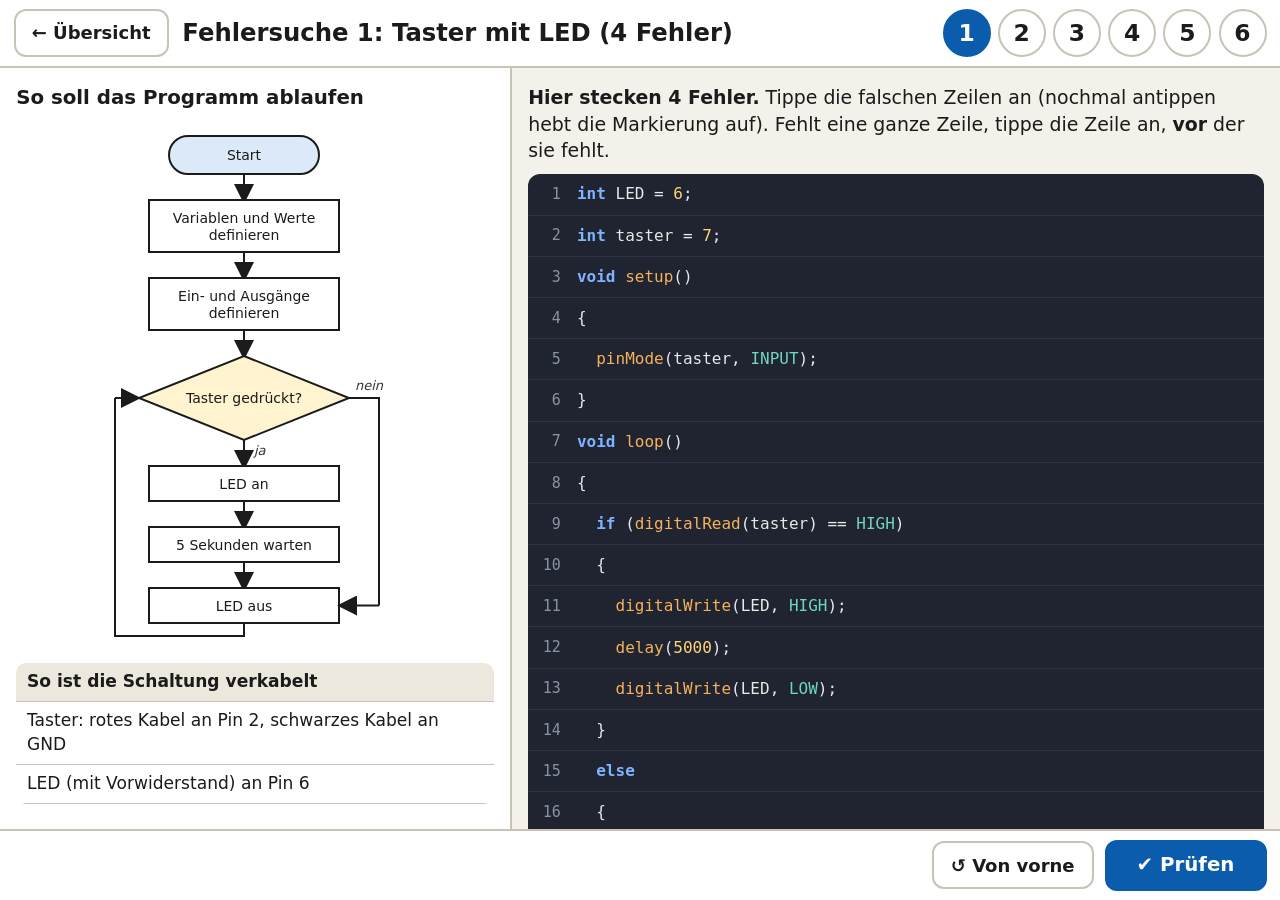
==== fehlersuche.html @ 69544db1 "Einbau vierbeiniger Taster" ====
<!DOCTYPE html>
<html lang="de">
<head>
  <meta charset="utf-8">
  <meta name="viewport" content="width=device-width, initial-scale=1, viewport-fit=cover">
  <!-- Vom Home-Bildschirm gestartet: ohne Safari-Leisten (wie eine App) -->
  <meta name="apple-mobile-web-app-capable" content="yes">
  <meta name="mobile-web-app-capable" content="yes">
  <meta name="apple-mobile-web-app-title" content="Seifenblasen">
  <title>Fehlersuche – Seifenblasenmaschine</title>
  <link rel="stylesheet" href="css/stil.css?v=2026-11-06h">
</head>
<body class="seite-code seite-fehlersuche">

  <header class="kopf">
    <a class="knopf" href="index.html">← Übersicht</a>
    <h1 id="titel">Fehlersuche</h1>
    <nav class="aufgabenwahl" id="aufgabenwahl" aria-label="Aufgabe wählen"></nav>
  </header>

  <main class="fs-spiel">
    <!-- Links: was das Programm tun soll -->
    <section class="fs-links" aria-label="Programmablaufplan und Verkabelung">
      <h2>So soll das Programm ablaufen</h2>
      <div id="pap" class="pap-behaelter"></div>
      <table class="verkabelung" id="verkabelung"></table>
    </section>

    <!-- Rechts: der Code mit Fehlern -->
    <section class="code-bereich fs-rechts" aria-label="Programmcode">
      <p class="auftrag"><strong id="anzahl"></strong> Tippe die falschen Zeilen an (nochmal antippen hebt die Markierung auf). Fehlt eine ganze Zeile, tippe die Zeile an, <strong>vor</strong> der sie fehlt.</p>
      <ol class="codeliste" id="codeliste"></ol>
    </section>
  </main>

  <!-- Unten: Knöpfe und kurze Rückmeldung -->
  <footer class="fussleiste">
    <div id="zusammenfassung" class="zusammenfassung" aria-live="polite"></div>
    <button type="button" class="knopf" id="neustart">↺ Von vorne</button>
    <button type="button" class="knopf haupt" id="pruefen">✔ Prüfen</button>
  </footer>

  <script>window.DATEN = {};</script>
  <script src="js/gemeinsam.js?v=2026-11-06h"></script>
  <script src="data/aufgaben.js?v=2026-11-06h"></script>
  <script src="data/code.js?v=2026-11-06h"></script>
  <script src="data/dokumente.js?v=2026-11-06h"></script>
  <script src="data/fehlersuche.js?v=2026-11-06h"></script>
  <script src="data/vergleich.js?v=2026-11-06h"></script>
  <script src="js/codeanzeige.js?v=2026-11-06h"></script>
  <script src="js/pap.js?v=2026-11-06h"></script>
  <script src="js/fehlersuche.js?v=2026-11-06h"></script>
</body>
</html>
---- css/stil.css ----
/* =====================================================================
   css/stil.css – Aussehen aller Seiten
   Farben stehen oben als Variablen, damit man sie leicht ändern kann.
   ===================================================================== */
:root {
  --hintergrund: #f4f1ea;
  --flaeche: #ffffff;
  --text: #1b1b1b;
  --text-leise: #555;
  --rand: #c9c3b6;
  --akzent: #0b5cad;        /* Hauptknöpfe */
  --akzent-text: #ffffff;
  --richtig: #1d6b2f;       /* immer zusammen mit ✔ */
  --richtig-hell: #e2f3e5;
  --fehler: #a61b1b;        /* immer zusammen mit ✖ */
  --fehler-hell: #fbe4e4;
  --fehlt: #7a4a00;         /* immer zusammen mit ＋ */
  --fehlt-hell: #fff1d6;
  --info: #0b4f8a;          /* immer zusammen mit ℹ */
  --info-hell: #e1eefa;
  --brett: #e9efe6;
  --stern: #e0a100;
  --tippflaeche: 48px;
}

* { box-sizing: border-box; }

html, body {
  margin: 0;
  background: var(--hintergrund);
  color: var(--text);
  font-family: -apple-system, "Segoe UI", system-ui, Roboto, Helvetica, Arial, sans-serif;
  font-size: 18px;
  line-height: 1.4;
  -webkit-text-size-adjust: 100%;
}

h1 { font-size: 1.35rem; margin: 0; }
h2 { font-size: 1.2rem; margin: 0 0 .5rem; }
.klein { font-size: .9rem; color: var(--text-leise); }
[hidden] { display: none !important; }

/* ---------- Knöpfe ---------- */
.knopf {
  display: inline-flex; align-items: center; justify-content: center; gap: .4em;
  min-height: var(--tippflaeche); min-width: var(--tippflaeche);
  padding: .5em .9em;
  border: 2px solid var(--rand); border-radius: 12px;
  background: var(--flaeche); color: var(--text);
  font: inherit; font-weight: 600; text-decoration: none;
  cursor: pointer;
  touch-action: manipulation;
  -webkit-tap-highlight-color: transparent;
  user-select: none; -webkit-user-select: none;
}
.knopf:active { transform: translateY(1px); filter: brightness(.95); }
.knopf:focus-visible, .farbe:focus-visible, .meldung:focus-visible { outline: 3px solid var(--akzent); outline-offset: 2px; }
.knopf.haupt { background: var(--akzent); border-color: var(--akzent); color: var(--akzent-text); }
.knopf.gross { width: 100%; font-size: 1.15rem; min-height: 56px; }
.knopf.rund { border-radius: 50%; padding: 0; width: var(--tippflaeche); font-size: 1.3rem; position: relative; }
.knopf.aktiv { background: var(--akzent); border-color: var(--akzent); color: var(--akzent-text); }
.knopfreihe { display: flex; gap: .5rem; flex-wrap: wrap; }
.knopfreihe .knopf { flex: 1 1 auto; }
.stern-klein { position: absolute; top: -8px; right: -6px; color: var(--stern); font-size: 1rem; text-shadow: 0 0 2px #fff, 0 0 2px #fff; }

/* ---------- Kopfzeile ---------- */
.kopf {
  display: flex; align-items: center; gap: .75rem; flex-wrap: wrap;
  padding: .5rem max(.75rem, env(safe-area-inset-right)) .5rem max(.75rem, env(safe-area-inset-left));
  background: var(--flaeche); border-bottom: 2px solid var(--rand);
}
.kopf h1 { flex: 1 1 12rem; }
.aufgabenwahl { display: flex; gap: .4rem; }

/* ---------- Spielseite (Level 1) ---------- */
.seite-spiel { height: 100vh; height: 100dvh; display: flex; flex-direction: column; overflow: hidden; }
.spiel { flex: 1; min-height: 0; display: grid; grid-template-columns: 1fr minmax(300px, 380px); }

.brett-bereich { position: relative; min-height: 0; min-width: 0; background: var(--brett); }
.brett {
  display: block; width: 100%; height: 100%;
  touch-action: none; user-select: none; -webkit-user-select: none; -webkit-touch-callout: none;
}
.pin-anzeige {
  position: absolute; top: .5rem; left: .5rem; right: .5rem; z-index: 2;
  background: rgba(255, 255, 255, .95); border: 2px solid var(--rand); border-radius: 12px;
  padding: .4rem .8rem; min-height: var(--tippflaeche);
  pointer-events: none;
}
.pin-anzeige.gross strong { font-size: 1.4rem; }
.pin-anzeige small { display: block; font-size: .95rem; color: var(--text-leise); }
.zoom-knoepfe { position: absolute; right: .6rem; bottom: .6rem; display: flex; flex-direction: column; gap: .5rem; z-index: 2; }

.seitenleiste {
  overflow-y: auto; -webkit-overflow-scrolling: touch;
  padding: .9rem; display: flex; flex-direction: column; gap: .9rem;
  background: var(--flaeche); border-left: 2px solid var(--rand);
}
.auftrag { margin: 0; font-size: 1.05rem; }
.schalter { display: flex; align-items: center; gap: .6rem; min-height: var(--tippflaeche); font-weight: 600; }
.schalter input { width: 28px; height: 28px; }

/* Hochformat: Brett oben, Bedienung unten */
@media (orientation: portrait) {
  .spiel { grid-template-columns: 1fr; grid-template-rows: minmax(0, 58%) minmax(0, 42%); }
  .seitenleiste { border-left: none; border-top: 2px solid var(--rand); }
}

/* ---------- Farbwahl ---------- */
.farbwahl { display: flex; flex-wrap: wrap; gap: .35rem; }
.farbe {
  min-width: var(--tippflaeche); height: var(--tippflaeche);
  border: 2px solid var(--rand); border-radius: 10px; background: var(--flaeche);
  display: inline-flex; align-items: center; justify-content: center; padding: 0 .3rem;
  font: inherit; font-size: .9rem; font-weight: 600; touch-action: manipulation; cursor: pointer;
}
.farbe.aktiv { border: 4px solid var(--akzent); }
.farbe-punkt { width: 26px; height: 26px; border-radius: 50%; border: 2px solid #555; display: block; }

/* ---------- Schaltbrett-Grafik ---------- */
.pin-ring { fill: none; stroke: #ffd400; stroke-width: 2; opacity: .75; pointer-events: none; }
.kabel-rand { fill: none; stroke: rgba(0, 0, 0, .55); stroke-width: 8; stroke-linecap: round; stroke-linejoin: round; pointer-events: none; }
.kabel-farbe { fill: none; stroke-width: 5; stroke-linecap: round; stroke-linejoin: round; pointer-events: none; }
.kabel-stecker { stroke: rgba(0, 0, 0, .6); stroke-width: 2; pointer-events: none; }
.kabel-treffer { fill: none; stroke: transparent; stroke-width: 20; stroke-linecap: round; pointer-events: stroke; }
.kabel.gesperrt .kabel-farbe { opacity: 1; }
.kabel.gesperrt .kabel-rand { stroke: rgba(0, 0, 0, .28); }
.kabel.gesperrt .kabel-stecker { stroke: rgba(0, 0, 0, .3); }
.kabel-falsch-muster { fill: none; stroke: #fff; stroke-width: 2.5; stroke-dasharray: 8 8; pointer-events: none; }
.marke { pointer-events: none; }
.marke circle { stroke: #fff; stroke-width: 3; }
.marke text { font: bold 18px sans-serif; fill: #fff; }
.marke-falsch circle { fill: var(--fehler); }
.marke-fehlt circle { fill: var(--fehlt); }
.pin-fehlt-ring { fill: none; stroke: var(--fehlt); stroke-width: 4; stroke-dasharray: 5 4; pointer-events: none; }
.pin-auswahl { fill: rgba(11, 92, 173, .25); stroke: var(--akzent); stroke-width: 4; pointer-events: none; animation: pulsieren 1s ease-in-out infinite alternate; }
.blinken { fill: none; stroke: #ff00aa; stroke-width: 6; pointer-events: none; animation: blinken .4s ease-in-out 4 alternate; }
@keyframes pulsieren { from { stroke-width: 3; } to { stroke-width: 7; } }
@keyframes blinken { from { opacity: 1; } to { opacity: .1; } }
@media (prefers-reduced-motion: reduce) { .pin-auswahl, .blinken { animation: none; } }

/* ---------- Rückmeldungen ---------- */
.rueckmeldung-titel { font-size: 1.1rem; }
.meldungen { list-style: none; margin: 0; padding: 0; display: flex; flex-direction: column; gap: .5rem; }
.meldung {
  display: flex; align-items: flex-start; gap: .5rem; width: 100%; text-align: left;
  padding: .6rem .7rem; border-radius: 12px; border: 2px solid; font: inherit; color: var(--text);
  min-height: var(--tippflaeche); touch-action: manipulation; cursor: pointer;
}
.meldung-nr {
  flex: 0 0 auto; width: 30px; height: 30px; border-radius: 50%; color: #fff;
  display: inline-flex; align-items: center; justify-content: center; font-weight: 700;
}
.meldung-symbol { flex: 0 0 auto; font-size: 1.3rem; font-weight: 700; line-height: 1.2; }
.meldung-text { flex: 1; min-width: 0; overflow-wrap: anywhere; }
.meldung-art { font-weight: 700; }
.meldung-dokument { display: block; overflow-wrap: anywhere; margin-top: .3rem; font-size: .92rem; color: var(--text-leise); }
.meldung-fehler { background: var(--fehler-hell); border-color: var(--fehler); }
.meldung-fehler .meldung-nr { background: var(--fehler); }
.meldung-fehler .meldung-symbol, .meldung-fehler .meldung-art { color: var(--fehler); }
.meldung-fehlt { background: var(--fehlt-hell); border-color: var(--fehlt); }
.meldung-fehlt .meldung-nr { background: var(--fehlt); }
.meldung-fehlt .meldung-symbol, .meldung-fehlt .meldung-art { color: var(--fehlt); }
.meldung-info { background: var(--info-hell); border-color: var(--info); }
.meldung-info .meldung-nr { background: var(--info); }
.meldung-info .meldung-symbol, .meldung-info .meldung-art { color: var(--info); }
.meldung-richtig { background: var(--richtig-hell); border-color: var(--richtig); cursor: default; }
.meldung-richtig .meldung-symbol { color: var(--richtig); }
.hinweis-veraltet { margin: 0; padding: .6rem; border-radius: 10px; background: #eee; color: var(--text-leise); }

/* ---------- Dialog / Lupe ---------- */
.dialog-hintergrund {
  position: fixed; inset: 0; z-index: 50; background: rgba(0, 0, 0, .45);
  display: flex; align-items: center; justify-content: center; padding: 1rem;
}
.dialog {
  background: var(--flaeche); border-radius: 16px; padding: 1.1rem; width: min(560px, 100%);
  max-height: 90vh; overflow-y: auto; box-shadow: 0 10px 40px rgba(0, 0, 0, .35);
}
.dialog-inhalt p { margin: .3rem 0 .8rem; }
.dialog-knoepfe { display: flex; flex-wrap: wrap; gap: .5rem; justify-content: flex-end; }
.lupe .dialog-knoepfe { justify-content: stretch; }
.lupe-knopf { flex: 1 1 110px; flex-direction: column; gap: 0; min-height: 76px; }
.lupe-name { font-size: 1.5rem; }
.lupe-bauteil { font-size: .8rem; font-weight: 400; color: var(--text-leise); }
.lupe-knopf.nicht-belegbar { opacity: .55; border-style: dashed; }
.lupe-abbrechen { flex: 1 1 100%; }
.stern-gross { font-size: 4rem; color: var(--stern); text-align: center; margin: 0; line-height: 1; }

/* ---------- Fehlermeldung bei kaputten Datendateien ---------- */
.datenfehler { background: var(--fehler); color: #fff; padding: .7rem 1rem; font-weight: 700; }

/* ---------- Startseite ---------- */
.seite-start main { max-width: 900px; margin: 0 auto; padding: 1rem; }
.bereich { background: var(--flaeche); border: 2px solid var(--rand); border-radius: 16px; padding: 1rem; margin-bottom: 1rem; }
.aufgabenliste { list-style: none; margin: 0; padding: 0; display: grid; gap: .5rem; grid-template-columns: repeat(auto-fill, minmax(240px, 1fr)); }
.aufgabe-link { width: 100%; justify-content: flex-start; text-align: left; min-height: 64px; }
.aufgabe-link .nr { font-size: 1.4rem; width: 2rem; }
.aufgabe-link .stern { margin-left: auto; font-size: 1.4rem; color: var(--stern); }
.aufgabe-link .stern.leer { color: #bbb; }
.sternzahl { font-size: 1.2rem; font-weight: 700; }
.sternzahl span { color: var(--stern); }

/* ---------- Kalibriermodus ---------- */
.seite-kalibrieren .spiel { grid-template-columns: 1fr minmax(300px, 400px); }
.pinliste { list-style: none; margin: 0; padding: 0; display: flex; flex-direction: column; gap: .3rem; }
.pinliste button { width: 100%; justify-content: space-between; min-height: 44px; font-weight: 500; }
.pinliste button.aktuell { border: 4px solid var(--akzent); }
.pinliste button.gesetzt::after { content: "✔"; color: var(--richtig); }
.kalib-punkt { fill: rgba(255, 212, 0, .5); stroke: #000; stroke-width: 1.5; pointer-events: none; }
.kalib-punkt.aktuell { fill: rgba(11, 92, 173, .6); stroke: #fff; stroke-width: 2.5; }
.kalib-text { font: bold 11px sans-serif; fill: #000; paint-order: stroke; stroke: #fff; stroke-width: 3px; pointer-events: none; }
textarea.export { width: 100%; min-height: 10rem; font: 13px/1.3 ui-monospace, Menlo, monospace; }
.eingabe { width: 100%; min-height: 44px; font: inherit; padding: .3rem .6rem; border: 2px solid var(--rand); border-radius: 10px; margin-top: .3rem; }
.pfeile .knopf { font-size: 1.3rem; }
.knopf.rund.klein-text { font-size: .85rem; }
.kabel-knopf { flex: 1 1 100%; flex-direction: row; justify-content: flex-start; gap: .6rem; min-height: 56px; }
.kabel-wahl { font-size: 1rem; text-align: left; }

/* ---------- Modus "Bauteile anordnen" ---------- */
.brett.anordnen .kabel { opacity: .35; }
.brett.anordnen .kabel-treffer { pointer-events: none; }
.brett.zieht .kabel, .brett.zieht .pin-ring { opacity: .12; }
.bauteil-rahmen { fill: rgba(11, 92, 173, .06); stroke: var(--akzent); stroke-width: 2; stroke-dasharray: 8 6; pointer-events: none; }
.bauteil-rahmen.gewaehlt { fill: rgba(11, 92, 173, .14); stroke-width: 5; stroke-dasharray: none; }
.nur-anordnen { display: none !important; }
body.modus-anordnen .nur-anordnen { display: flex !important; }
body.modus-anordnen .nur-verkabeln { display: none !important; }
.anordnen-leiste { flex-direction: column; gap: .7rem; }
.knopf:disabled { opacity: .45; cursor: default; }
.tipp-vorgaenger { margin: 0; padding: .6rem .8rem; border-radius: 10px; background: var(--info-hell); border: 2px solid var(--info); }
.tipp-vorgaenger a { color: var(--info); font-weight: 700; }

/* =====================================================================
   Level 2: Code-Seiten (zuordnen.html, fehlersuche.html)
   ===================================================================== */
.seite-code { height: 100vh; height: 100dvh; display: flex; flex-direction: column; overflow: hidden; }
/* minmax(0, 1fr) als Zeilenhöhe: sonst wird der Bereich so hoch wie sein
   Inhalt und lässt sich nicht scrollen */
.code-spiel { flex: 1; min-height: 0; display: grid; grid-template-columns: minmax(0, 2fr) minmax(280px, 1fr); grid-template-rows: minmax(0, 1fr); }
.code-bereich { min-height: 0; overflow-y: auto; -webkit-overflow-scrolling: touch; padding: .9rem; display: flex; flex-direction: column; gap: .6rem; }
.code-bereich > * { flex-shrink: 0; }
@media (orientation: portrait) {
  .code-spiel { grid-template-columns: 1fr; grid-template-rows: minmax(0, 58%) minmax(0, 42%); }
  .code-spiel .seitenleiste { border-left: none; border-top: 2px solid var(--rand); }
}

/* Codezeilen */
.codeliste { list-style: none; margin: 0; padding: 0; background: #1f2430; border-radius: 12px; overflow: hidden; }
.codeliste { font: 16px/1.5 ui-monospace, Menlo, Consolas, monospace; }
.codezeile {
  display: grid; grid-template-columns: 2.6em minmax(0, 1fr); align-items: center;
  border-bottom: 1px solid #2e3443; color: #e8e8e8;
}
/* Teil A: Kommentar HINTER der Codezeile (Spaltenbreite = längste Zeile) */
.codeliste.mit-kommentaren .codezeile { grid-template-columns: 2.6em calc(var(--code-ch, 30) * 1ch + 1rem) minmax(0, 1fr); }
.codezeile:last-child { border-bottom: none; }
.zeilennr { color: #8a92a6; text-align: right; padding: .45rem .5rem .45rem 0; font: 15px/1.5 ui-monospace, Menlo, Consolas, monospace; user-select: none; }
.code { font: inherit; white-space: pre; padding: .45rem .4rem; }
.codezeile.grau .code { opacity: .55; }
.codezeile.zuordenbar { cursor: pointer; }
.codezeile.gewaehlt, .codezeile.ueber { background: #2c4a73; box-shadow: inset 4px 0 0 #6fb1ff; }
.c-schluessel { color: #7fb3ff; font-weight: 700; }
.c-befehl { color: #f5b25b; }
.c-konstante { color: #6fd6c0; }
.c-typ { color: #e59af0; }
.c-zahl { color: #ffd479; }

/* Kommentar-Platz unter einer Zeile */
.slot {
  grid-column: 3; margin: .2rem .4rem .2rem 0; min-height: var(--tippflaeche); text-align: left;
  border: 2px dashed #6f7890; border-radius: 10px; background: transparent; color: #c8cede;
  font: 15px/1.35 -apple-system, "Segoe UI", system-ui, sans-serif; padding: .35rem .6rem;
  display: flex; align-items: center; gap: .5rem; cursor: pointer; touch-action: manipulation;
}
.slot.belegt { border-style: solid; border-color: #8fb3e8; background: #27324a; color: #b9f0b0; }
.codezeile.richtig .slot { border-color: #3fbf5f; background: #1d3a26; }
.codezeile.falsch .slot { border-color: #ff6b6b; background: #4a1f24; color: #ffd3d3; }
.slot-symbol { font-weight: 700; font-size: 1.2rem; }
.codezeile.richtig .slot-symbol { color: #3fdf6f; }
.codezeile.falsch .slot-symbol { color: #ff8a8a; }
.slot-leer { opacity: .8; }

/* Kommentarkarten */
.kommentar-bereich h2 { margin: 0; }
.kommentarliste { display: flex; flex-direction: column; gap: .45rem; }
.karte {
  text-align: left; min-height: var(--tippflaeche); padding: .5rem .7rem; border-radius: 10px;
  border: 2px solid var(--rand); background: #f7f6f2; color: #23492a; cursor: grab;
  font: 15px/1.35 -apple-system, "Segoe UI", system-ui, sans-serif; touch-action: none;
  user-select: none; -webkit-user-select: none;
}
.karte.gewaehlt { border: 4px solid var(--akzent); background: var(--info-hell); }
.karte.geist { position: fixed; z-index: 60; max-width: 320px; pointer-events: none; opacity: .92; box-shadow: 0 8px 24px rgba(0,0,0,.3); }
body.zieht-karte { cursor: grabbing; }

/* Fehlersuche */
.verkabelung { width: 100%; border-collapse: collapse; background: var(--flaeche); border-radius: 10px; overflow: hidden; }
.verkabelung th, .verkabelung td { text-align: left; padding: .4rem .6rem; border-bottom: 1px solid var(--rand); font-size: .95rem; }
.verkabelung th { background: #ece8de; }
.codezeile.antippbar { cursor: pointer; }
.codezeile.angetippt { background: #4a1f24; box-shadow: inset 4px 0 0 #ff6b6b; }
.codezeile.angetippt .zeilennr::before { content: "✖ "; color: #ff8a8a; }
.codezeile.gefunden { background: #1d3a26; box-shadow: inset 4px 0 0 #3fbf5f; }
.codezeile.gefunden .zeilennr::before { content: "✔ "; color: #3fdf6f; }
.codezeile.loesung { background: #3d3418; box-shadow: inset 4px 0 0 #ffd479; }
.korrektur { grid-column: 2; margin: 0 .4rem .45rem 0; padding: .35rem .6rem; border-radius: 8px; background: #2a3a26; color: #b9f0b0; font: 15px/1.4 ui-monospace, Menlo, monospace; white-space: pre-wrap; }
.soll { margin: 0; padding: .6rem .8rem; border-radius: 10px; background: var(--info-hell); border: 2px solid var(--info); }
.bereich h3 { font-size: 1.05rem; margin: 1rem 0 .3rem; }

/* Schmale Bildschirme: Kommentar doch unter der Zeile */
@media (max-width: 760px) {
  .codeliste.mit-kommentaren .codezeile { grid-template-columns: 2.6em minmax(0, 1fr); }
  .slot { grid-column: 2; margin: 0 .4rem .45rem 0; }
  .code { white-space: pre-wrap; overflow-wrap: anywhere; }
}

/* ---------- Fehlersuche: links PAP, rechts Code, unten Fußleiste ---------- */
.fs-spiel { flex: 1; min-height: 0; display: grid; grid-template-columns: minmax(260px, 1fr) minmax(0, 1.5fr); grid-template-rows: minmax(0, 1fr); }
.fs-links { min-height: 0; overflow-y: auto; -webkit-overflow-scrolling: touch; padding: .9rem; background: var(--flaeche); border-right: 2px solid var(--rand); display: flex; flex-direction: column; gap: .8rem; }
.fs-links > * { flex-shrink: 0; }
.fs-links h2 { margin: 0; font-size: 1.1rem; }
.pap-behaelter { display: flex; justify-content: center; }
.pap { width: 100%; height: auto; }
.pap-start { fill: #dbe9f8; stroke: #1b1b1b; stroke-width: 2; }
.pap-schritt { fill: #ffffff; stroke: #1b1b1b; stroke-width: 2; }
.pap-frage { fill: #fff4cf; stroke: #1b1b1b; stroke-width: 2; }
.pap-text { font: 14px -apple-system, "Segoe UI", system-ui, sans-serif; fill: #1b1b1b; }
.pap-label { font: italic 13px -apple-system, "Segoe UI", system-ui, sans-serif; fill: #333; }
.pap-linie { fill: none; stroke: #1b1b1b; stroke-width: 2; }
.pap-spitze { fill: #1b1b1b; }
.fussleiste {
  display: flex; align-items: center; gap: .6rem; flex-wrap: wrap;
  padding: .5rem max(.75rem, env(safe-area-inset-right)) max(.5rem, env(safe-area-inset-bottom)) max(.75rem, env(safe-area-inset-left));
  background: var(--flaeche); border-top: 2px solid var(--rand);
}
.fussleiste .knopf { min-width: 9rem; }
.fussleiste .knopf.haupt { font-size: 1.1rem; }
.zusammenfassung { flex: 1 1 18rem; display: flex; flex-wrap: wrap; gap: .3rem .9rem; font-weight: 600; }
.zf-richtig { color: var(--richtig); }
.zf-falsch { color: var(--fehler); }
.zf-fehlt { color: var(--fehlt); }
.codezeile.daneben { background: #4a1f24; box-shadow: inset 4px 0 0 #ff6b6b; }
.codezeile.daneben .zeilennr::before { content: "✖ "; color: #ff8a8a; }
.erklaerung { grid-column: 2; margin: 0 .4rem .5rem 0; padding: .45rem .6rem; border-radius: 8px; font: 15px/1.4 -apple-system, "Segoe UI", system-ui, sans-serif; white-space: normal; }
.erklaerung.richtig { background: #e2f3e5; color: #12391c; }
.erklaerung.falsch { background: #fbe4e4; color: #5c1010; }
.korrektur-code { display: block; margin-top: .25rem; font: 15px/1.4 ui-monospace, Menlo, monospace; }
.erklaerung .meldung-dokument { color: #3b4a3e; }
@media (orientation: portrait) {
  .fs-spiel { grid-template-columns: minmax(230px, 0.85fr) minmax(0, 1.4fr); }
  .seite-fehlersuche .codeliste { font-size: 14px; }
}

/* ---------- Glückwunsch (alle Sterne) ---------- */
.dialog.glueckwunsch { text-align: center; border: 4px solid var(--stern); }
.dialog.glueckwunsch .dialog-knoepfe { justify-content: center; }
.sternregen { font-size: 1.6rem; color: var(--stern); line-height: 1.2; margin: .2rem 0 .6rem; }
.sternregen span { display: inline-block; animation: sternpop .6s ease-out both; }
@keyframes sternpop { from { transform: scale(0) rotate(-90deg); opacity: 0; } to { transform: none; opacity: 1; } }
@media (prefers-reduced-motion: reduce) { .sternregen span { animation: none; } }
/* Teil A: Hinweis zum Arbeitsmaterial unter einem falschen Kommentar */
.codeliste.mit-kommentaren .erklaerung { grid-column: 3; margin-top: 0; }
@media (max-width: 760px) { .codeliste.mit-kommentaren .erklaerung { grid-column: 2; } }
.zf-tipp { color: var(--info); flex-basis: 100%; }

/* =====================================================================
   Bereich 2, Teil C: Zwei- oder vierbeinig? (vergleich.html)
   ===================================================================== */
.seite-vergleich { height: 100vh; height: 100dvh; display: flex; flex-direction: column; overflow: hidden; }
.vergleich { flex: 1; min-height: 0; overflow-y: auto; -webkit-overflow-scrolling: touch; padding: .9rem; display: flex; flex-direction: column; gap: .8rem; max-width: 1100px; width: 100%; margin: 0 auto; }
.vergleich > * { flex-shrink: 0; }
.kartenstapel { display: flex; flex-wrap: wrap; gap: .5rem; min-height: 60px; padding: .6rem; border: 2px dashed var(--rand); border-radius: 12px; background: var(--flaeche); }
.sortkarte {
  min-height: var(--tippflaeche); padding: .5rem .7rem; border-radius: 10px; border: 2px solid var(--rand);
  background: #f7f6f2; font: inherit; font-size: .98rem; text-align: left; cursor: pointer; touch-action: manipulation; max-width: 100%;
}
.sortkarte.gewaehlt { border: 4px solid var(--akzent); background: var(--info-hell); }
.sortkarte.richtig { border-color: var(--richtig); background: var(--richtig-hell); }
.sortkarte.falsch { border-color: var(--fehler); background: var(--fehler-hell); }
.sortkarte.richtig .slot-symbol { color: var(--richtig); }
.sortkarte.falsch .slot-symbol { color: var(--fehler); }
.code-klein { font: 15px/1.4 ui-monospace, Menlo, monospace; background: #1f2430; color: #e8e8e8; padding: .15rem .4rem; border-radius: 6px; }
.spalten { display: grid; grid-template-columns: 1fr 1fr; gap: .8rem; }
.spalte { min-height: 220px; padding: .7rem; border-radius: 14px; border: 3px solid var(--rand); background: var(--flaeche); display: flex; flex-direction: column; gap: .5rem; cursor: pointer; }
.spalte-kopf { display: flex; align-items: center; gap: .7rem; }
.spalte-kopf img { height: 64px; width: auto; }
.spalte-karten { display: flex; flex-direction: column; gap: .45rem; }
.spalte-hier { margin-top: auto; padding: .7rem; border: 2px dashed var(--akzent); border-radius: 10px; color: var(--akzent); text-align: center; font-weight: 600; }
.quizfrage { padding: .8rem; border-radius: 14px; border: 2px solid var(--rand); background: var(--flaeche); }
.quizfrage.richtig { border-color: var(--richtig); }
.quizfrage.falsch { border-color: var(--fehler); }
.quizfrage h2 { font-size: 1.05rem; }
.quizcode { margin: 0 0 .6rem; padding: .6rem .8rem; border-radius: 10px; background: #1f2430; color: #e8e8e8; font: 16px/1.5 ui-monospace, Menlo, monospace; white-space: pre-wrap; }
.quizantworten { display: grid; grid-template-columns: repeat(auto-fit, minmax(210px, 1fr)); gap: .5rem; margin-bottom: .5rem; }
.quizantwort { justify-content: flex-start; text-align: left; gap: .7rem; font-weight: 400; }
.quizantwort img { height: 52px; width: auto; flex: 0 0 auto; }
.quiz-ohne-bild { width: 40px; height: 52px; display: inline-flex; align-items: center; justify-content: center; font-size: 1.6rem; color: var(--text-leise); flex: 0 0 auto; }
.quizantwort.gewaehlt-richtig { border: 3px solid var(--richtig); background: var(--richtig-hell); }
.quizantwort.gewaehlt-falsch { border: 3px solid var(--fehler); background: var(--fehler-hell); }
.quizantwort:disabled { cursor: default; }
@media (max-width: 640px) { .spalten { grid-template-columns: 1fr; } }
.quizantwort:disabled { opacity: .5; }
.quizantwort.gewaehlt-richtig:disabled { opacity: 1; }
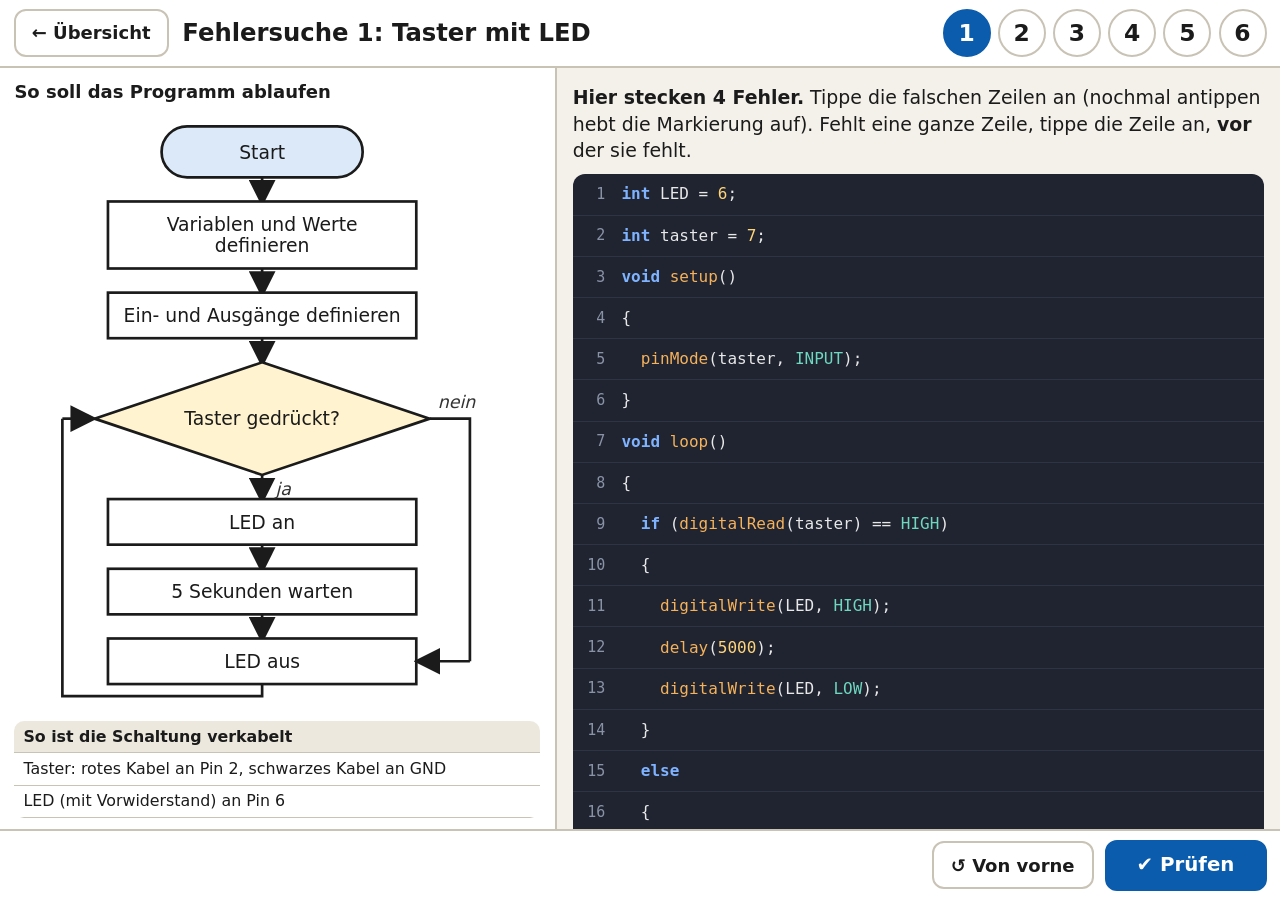
==== commit c9e088e4: "Bugfixes vierbeiner" ====
--- a/fehlersuche.html
+++ b/fehlersuche.html
@@ -8,7 +8,7 @@
   <meta name="mobile-web-app-capable" content="yes">
   <meta name="apple-mobile-web-app-title" content="Seifenblasen">
   <title>Fehlersuche – Seifenblasenmaschine</title>
-  <link rel="stylesheet" href="css/stil.css?v=2026-11-06h">
+  <link rel="stylesheet" href="css/stil.css?v=2026-11-06i">
 </head>
 <body class="seite-code seite-fehlersuche">
 
@@ -41,14 +41,14 @@
   </footer>
 
   <script>window.DATEN = {};</script>
-  <script src="js/gemeinsam.js?v=2026-11-06h"></script>
-  <script src="data/aufgaben.js?v=2026-11-06h"></script>
-  <script src="data/code.js?v=2026-11-06h"></script>
-  <script src="data/dokumente.js?v=2026-11-06h"></script>
-  <script src="data/fehlersuche.js?v=2026-11-06h"></script>
-  <script src="data/vergleich.js?v=2026-11-06h"></script>
-  <script src="js/codeanzeige.js?v=2026-11-06h"></script>
-  <script src="js/pap.js?v=2026-11-06h"></script>
-  <script src="js/fehlersuche.js?v=2026-11-06h"></script>
+  <script src="js/gemeinsam.js?v=2026-11-06i"></script>
+  <script src="data/aufgaben.js?v=2026-11-06i"></script>
+  <script src="data/code.js?v=2026-11-06i"></script>
+  <script src="data/dokumente.js?v=2026-11-06i"></script>
+  <script src="data/fehlersuche.js?v=2026-11-06i"></script>
+  <script src="data/vergleich.js?v=2026-11-06i"></script>
+  <script src="js/codeanzeige.js?v=2026-11-06i"></script>
+  <script src="js/pap.js?v=2026-11-06i"></script>
+  <script src="js/fehlersuche.js?v=2026-11-06i"></script>
 </body>
 </html>
--- a/css/stil.css
+++ b/css/stil.css
@@ -127,6 +127,12 @@
 .kabel.gesperrt .kabel-rand { stroke: rgba(0, 0, 0, .28); }
 .kabel.gesperrt .kabel-stecker { stroke: rgba(0, 0, 0, .3); }
 .kabel-falsch-muster { fill: none; stroke: #fff; stroke-width: 2.5; stroke-dasharray: 8 8; pointer-events: none; }
+.widerstand { pointer-events: none; }
+.widerstand-bein { stroke: #8d8d8d; stroke-width: 3; stroke-linecap: round; }
+.widerstand-fuss { fill: #6f6f6f; }
+.widerstand-koerper { fill: #e3c28f; stroke: #8a6a3a; stroke-width: 1.2; }
+.widerstand.falsch .widerstand-koerper { stroke: #c62828; stroke-width: 2.5; }
+.knopf.aktiv-modus { background: var(--info-hell); border-color: var(--akzent); box-shadow: inset 0 0 0 2px var(--akzent); }
 .marke { pointer-events: none; }
 .marke circle { stroke: #fff; stroke-width: 3; }
 .marke text { font: bold 18px sans-serif; fill: #fff; }
@@ -316,7 +322,7 @@
 }
 
 /* ---------- Fehlersuche: links PAP, rechts Code, unten Fußleiste ---------- */
-.fs-spiel { flex: 1; min-height: 0; display: grid; grid-template-columns: minmax(260px, 1fr) minmax(0, 1.5fr); grid-template-rows: minmax(0, 1fr); }
+.fs-spiel { flex: 1; min-height: 0; display: grid; grid-template-columns: minmax(260px, 1fr) minmax(0, 1.3fr); grid-template-rows: minmax(0, 1fr); }
 .fs-links { min-height: 0; overflow-y: auto; -webkit-overflow-scrolling: touch; padding: .9rem; background: var(--flaeche); border-right: 2px solid var(--rand); display: flex; flex-direction: column; gap: .8rem; }
 .fs-links > * { flex-shrink: 0; }
 .fs-links h2 { margin: 0; font-size: 1.1rem; }
@@ -348,8 +354,8 @@
 .korrektur-code { display: block; margin-top: .25rem; font: 15px/1.4 ui-monospace, Menlo, monospace; }
 .erklaerung .meldung-dokument { color: #3b4a3e; }
 @media (orientation: portrait) {
-  .fs-spiel { grid-template-columns: minmax(230px, 0.85fr) minmax(0, 1.4fr); }
-  .seite-fehlersuche .codeliste { font-size: 14px; }
+  .fs-spiel { grid-template-columns: minmax(230px, 1fr) minmax(0, 1.05fr); }
+  .seite-fehlersuche .codeliste { font-size: 13px; }
 }
 
 /* ---------- Glückwunsch (alle Sterne) ---------- */
@@ -402,3 +408,26 @@
 @media (max-width: 640px) { .spalten { grid-template-columns: 1fr; } }
 .quizantwort:disabled { opacity: .5; }
 .quizantwort.gewaehlt-richtig:disabled { opacity: 1; }
+
+/* Fehlersuche: Ablaufplan und Verkabelung ohne Scrollen sichtbar.
+   Der PAP füllt den freien Platz und wird bei Bedarf kleiner. */
+.fs-links { overflow: hidden; gap: .5rem; padding: .6rem .8rem; }
+.fs-links h2 { font-size: 1rem; }
+.fs-links .pap-behaelter { flex: 1 1 auto; flex-shrink: 1; min-height: 0; }
+.fs-links .pap { width: 100%; height: 100%; }
+.fs-links .verkabelung th, .fs-links .verkabelung td { padding: .25rem .5rem; font-size: .88rem; }
+.sortkarte { touch-action: none; user-select: none; -webkit-user-select: none; cursor: grab; }
+.sortkarte.geist { position: fixed; z-index: 60; max-width: 360px; pointer-events: none; opacity: .93; box-shadow: 0 8px 24px rgba(0,0,0,.3); }
+.sortkarte.wird-gezogen { opacity: .35; }
+.spalte.ueber, .kartenstapel.ueber { border-color: var(--akzent); background: var(--info-hell); }
+/* Sortieren: Kartenstapel oben (höchstens knapp die Hälfte), die beiden
+   Spalten darunter. Beides bleibt sichtbar, jeder Teil hat bei Bedarf
+   einen eigenen Bildlauf. */
+.vergleich.sortieren-modus { overflow: hidden; gap: .6rem; padding: .7rem .9rem; }
+.vergleich.sortieren-modus > .auftrag { margin: 0; }
+.vergleich.sortieren-modus .kartenstapel { flex: 0 1 auto; max-height: 46%; overflow-y: auto; -webkit-overflow-scrolling: touch; gap: .4rem; padding: .5rem; }
+.vergleich.sortieren-modus .spalten { flex: 1 1 0; min-height: 190px; }
+.vergleich.sortieren-modus .spalte { min-height: 0; overflow-y: auto; -webkit-overflow-scrolling: touch; }
+.vergleich.sortieren-modus .spalte-kopf img { height: 48px; }
+.vergleich.sortieren-modus .sortkarte { padding: .4rem .6rem; font-size: .93rem; }
+.vergleich.sortieren-modus .code-klein { font-size: 14px; }
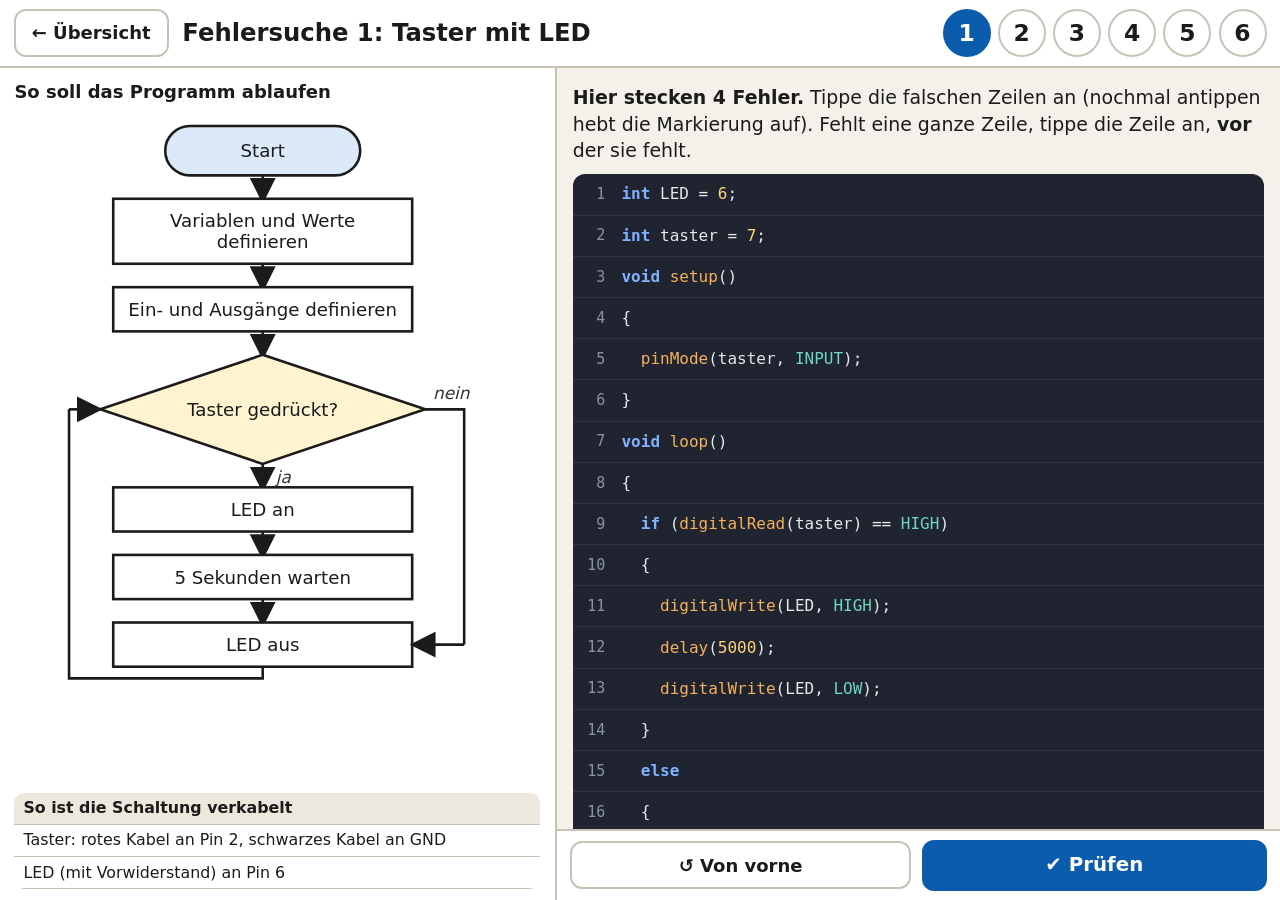
==== commit c62ea756: "Bugfix+lesen" ====
--- a/fehlersuche.html
+++ b/fehlersuche.html
@@ -8,7 +8,7 @@
   <meta name="mobile-web-app-capable" content="yes">
   <meta name="apple-mobile-web-app-title" content="Seifenblasen">
   <title>Fehlersuche – Seifenblasenmaschine</title>
-  <link rel="stylesheet" href="css/stil.css?v=2026-11-06i">
+  <link rel="stylesheet" href="css/stil.css?v=2026-11-06j">
 </head>
 <body class="seite-code seite-fehlersuche">
 
@@ -27,28 +27,32 @@
     </section>
 
     <!-- Rechts: der Code mit Fehlern -->
-    <section class="code-bereich fs-rechts" aria-label="Programmcode">
-      <p class="auftrag"><strong id="anzahl"></strong> Tippe die falschen Zeilen an (nochmal antippen hebt die Markierung auf). Fehlt eine ganze Zeile, tippe die Zeile an, <strong>vor</strong> der sie fehlt.</p>
-      <ol class="codeliste" id="codeliste"></ol>
+    <!-- Die Fußleiste ist nur so breit wie der Code: links bleibt mehr Platz für den PAP -->
+    <section class="fs-rechts" aria-label="Programmcode">
+      <div class="code-bereich">
+        <p class="auftrag"><strong id="anzahl"></strong> Tippe die falschen Zeilen an (nochmal antippen hebt die Markierung auf). Fehlt eine ganze Zeile, tippe die Zeile an, <strong>vor</strong> der sie fehlt.</p>
+        <ol class="codeliste" id="codeliste"></ol>
+      </div>
+
+      <!-- Unten: Knöpfe und kurze Rückmeldung -->
+      <footer class="fussleiste">
+        <div id="zusammenfassung" class="zusammenfassung" aria-live="polite"></div>
+        <button type="button" class="knopf" id="neustart">↺ Von vorne</button>
+        <button type="button" class="knopf haupt" id="pruefen">✔ Prüfen</button>
+      </footer>
     </section>
   </main>
 
-  <!-- Unten: Knöpfe und kurze Rückmeldung -->
-  <footer class="fussleiste">
-    <div id="zusammenfassung" class="zusammenfassung" aria-live="polite"></div>
-    <button type="button" class="knopf" id="neustart">↺ Von vorne</button>
-    <button type="button" class="knopf haupt" id="pruefen">✔ Prüfen</button>
-  </footer>
-
   <script>window.DATEN = {};</script>
-  <script src="js/gemeinsam.js?v=2026-11-06i"></script>
-  <script src="data/aufgaben.js?v=2026-11-06i"></script>
-  <script src="data/code.js?v=2026-11-06i"></script>
-  <script src="data/dokumente.js?v=2026-11-06i"></script>
-  <script src="data/fehlersuche.js?v=2026-11-06i"></script>
-  <script src="data/vergleich.js?v=2026-11-06i"></script>
-  <script src="js/codeanzeige.js?v=2026-11-06i"></script>
-  <script src="js/pap.js?v=2026-11-06i"></script>
-  <script src="js/fehlersuche.js?v=2026-11-06i"></script>
+  <script src="js/gemeinsam.js?v=2026-11-06j"></script>
+  <script src="data/aufgaben.js?v=2026-11-06j"></script>
+  <script src="data/code.js?v=2026-11-06j"></script>
+  <script src="data/dokumente.js?v=2026-11-06j"></script>
+  <script src="data/fehlersuche.js?v=2026-11-06j"></script>
+  <script src="data/vergleich.js?v=2026-11-06j"></script>
+  <script src="data/lesen.js?v=2026-11-06j"></script>
+  <script src="js/codeanzeige.js?v=2026-11-06j"></script>
+  <script src="js/pap.js?v=2026-11-06j"></script>
+  <script src="js/fehlersuche.js?v=2026-11-06j"></script>
 </body>
 </html>
--- a/css/stil.css
+++ b/css/stil.css
@@ -354,7 +354,7 @@
 .korrektur-code { display: block; margin-top: .25rem; font: 15px/1.4 ui-monospace, Menlo, monospace; }
 .erklaerung .meldung-dokument { color: #3b4a3e; }
 @media (orientation: portrait) {
-  .fs-spiel { grid-template-columns: minmax(230px, 1fr) minmax(0, 1.05fr); }
+  .fs-spiel { grid-template-columns: minmax(230px, 1.2fr) minmax(0, 1fr); }
   .seite-fehlersuche .codeliste { font-size: 13px; }
 }
 
@@ -405,7 +405,7 @@
 .quizantwort.gewaehlt-richtig { border: 3px solid var(--richtig); background: var(--richtig-hell); }
 .quizantwort.gewaehlt-falsch { border: 3px solid var(--fehler); background: var(--fehler-hell); }
 .quizantwort:disabled { cursor: default; }
-@media (max-width: 640px) { .spalten { grid-template-columns: 1fr; } }
+@media (max-width: 640px) { .spalten { grid-template-columns: 1fr; } .vergleich.sortieren-modus .spalten { grid-template-columns: repeat(3, minmax(0, 1fr)); } }
 .quizantwort:disabled { opacity: .5; }
 .quizantwort.gewaehlt-richtig:disabled { opacity: 1; }
 
@@ -420,14 +420,58 @@
 .sortkarte.geist { position: fixed; z-index: 60; max-width: 360px; pointer-events: none; opacity: .93; box-shadow: 0 8px 24px rgba(0,0,0,.3); }
 .sortkarte.wird-gezogen { opacity: .35; }
 .spalte.ueber, .kartenstapel.ueber { border-color: var(--akzent); background: var(--info-hell); }
-/* Sortieren: Kartenstapel oben (höchstens knapp die Hälfte), die beiden
-   Spalten darunter. Beides bleibt sichtbar, jeder Teil hat bei Bedarf
-   einen eigenen Bildlauf. */
+/* Sortieren: drei Spalten nebeneinander (Stapel, zweibeinig, vierbeinig).
+   Karten werden waagrecht gezogen, senkrecht wischen scrollt die Spalte. */
 .vergleich.sortieren-modus { overflow: hidden; gap: .6rem; padding: .7rem .9rem; }
 .vergleich.sortieren-modus > .auftrag { margin: 0; }
-.vergleich.sortieren-modus .kartenstapel { flex: 0 1 auto; max-height: 46%; overflow-y: auto; -webkit-overflow-scrolling: touch; gap: .4rem; padding: .5rem; }
-.vergleich.sortieren-modus .spalten { flex: 1 1 0; min-height: 190px; }
-.vergleich.sortieren-modus .spalte { min-height: 0; overflow-y: auto; -webkit-overflow-scrolling: touch; }
-.vergleich.sortieren-modus .spalte-kopf img { height: 48px; }
-.vergleich.sortieren-modus .sortkarte { padding: .4rem .6rem; font-size: .93rem; }
-.vergleich.sortieren-modus .code-klein { font-size: 14px; }
+.vergleich.sortieren-modus .spalten { flex: 1 1 0; min-height: 0; grid-template-columns: repeat(3, minmax(0, 1fr)); gap: .6rem; }
+.vergleich.sortieren-modus .kartenstapel,
+.vergleich.sortieren-modus .spalte { min-height: 0; overflow-y: auto; -webkit-overflow-scrolling: touch; overscroll-behavior: contain;
+  display: flex; flex-direction: column; flex-wrap: nowrap; gap: .45rem; padding: .5rem; border-radius: 14px; }
+.vergleich.sortieren-modus .kartenstapel { border: 2px dashed var(--rand); }
+.vergleich.sortieren-modus .spalte-kopf { gap: .5rem; font-size: .92rem; line-height: 1.25; }
+.vergleich.sortieren-modus .spalte-kopf img { height: 40px; }
+.vergleich.sortieren-modus .spalte-karten { gap: .4rem; }
+.vergleich.sortieren-modus .sortkarte { min-height: 40px; padding: .35rem .5rem; font-size: .85rem; line-height: 1.3; touch-action: pan-y; width: 100%; }
+.vergleich.sortieren-modus .code-klein { font-size: 12.5px; padding: .1rem .3rem; word-break: break-word; -webkit-box-decoration-break: clone; box-decoration-break: clone; }
+.fs-rechts { min-height: 0; display: flex; flex-direction: column; overflow: hidden; }
+.fs-rechts > .code-bereich { flex: 1 1 auto; }
+.fs-rechts > .fussleiste { flex-shrink: 0; }
+.fs-rechts .zusammenfassung { flex: 1 1 100%; }
+.fs-rechts .zusammenfassung:empty { display: none; }
+.fs-rechts .fussleiste .knopf { flex: 1 1 0; min-width: 0; }
+
+/* =====================================================================
+   Bereich 3: Genau lesen (lesen.html)
+   ===================================================================== */
+.seite-lesen { height: 100vh; height: 100dvh; display: flex; flex-direction: column; overflow: hidden; }
+.lesen-spiel { flex: 1; min-height: 0; display: grid; grid-template-columns: minmax(0, 1fr) minmax(0, 1fr); grid-template-rows: minmax(0, 1fr); }
+.lesen-blatt { min-height: 0; overflow-y: auto; -webkit-overflow-scrolling: touch; padding: .9rem; background: var(--flaeche); border-right: 2px solid var(--rand); }
+.lesen-einleitung { margin: 0 0 .7rem; }
+.arbeitsblatt { background: #fff; border: 1px solid var(--rand); border-radius: 6px; padding: 1rem 1.1rem; box-shadow: 0 2px 8px rgba(0,0,0,.08);
+  font-family: Georgia, "Times New Roman", serif; font-size: 1.05rem; line-height: 1.6; color: #1b1b1b; }
+.arbeitsblatt h2 { font-family: inherit; font-size: 1.1rem; margin: 0 0 .6rem; }
+.arbeitsblatt p { margin: 0 0 .7rem; }
+.arbeitsblatt .teilaufgabe { padding-left: 1.8rem; text-indent: -1.8rem; }
+.arbeitsblatt .teil { display: inline-block; width: 1.8rem; text-indent: 0; }
+.satz { border-radius: 4px; transition: background .3s; }
+.satz.markiert { background: #ffe680; box-shadow: 0 0 0 2px #ffe680; }
+.lesen-rechts { min-height: 0; display: flex; flex-direction: column; overflow: hidden; }
+.lesen-fragen { flex: 1 1 auto; min-height: 0; overflow-y: auto; -webkit-overflow-scrolling: touch; padding: .9rem; display: flex; flex-direction: column; gap: .7rem; }
+.lesen-fragen > * { flex-shrink: 0; }
+.lesefrage { padding: .7rem .8rem; border-radius: 14px; border: 2px solid var(--rand); background: var(--flaeche); }
+.lesefrage.richtig { border-color: var(--richtig); }
+.lesefrage.falsch, .lesefrage.fehlt { border-color: var(--fehler); }
+.lesefrage h2 { font-size: 1rem; margin: 0 0 .5rem; display: flex; gap: .5rem; align-items: baseline; }
+.lesefrage h2 .nr { flex: 0 0 auto; display: inline-flex; width: 1.6rem; height: 1.6rem; align-items: center; justify-content: center; border-radius: 50%; background: var(--akzent); color: #fff; font-size: .85rem; }
+.lese-antworten { display: flex; flex-direction: column; gap: .4rem; }
+.lese-antwort { justify-content: flex-start; text-align: left; font-weight: 400; }
+.lese-antwort.gewaehlt { border: 3px solid var(--akzent); background: var(--info-hell); font-weight: 600; }
+.lese-rueckmeldung { margin: .5rem 0 0; padding: .45rem .6rem; border-radius: 8px; }
+.lese-rueckmeldung.richtig { background: var(--richtig-hell); color: #12391c; }
+.lese-rueckmeldung.falsch, .lese-rueckmeldung.fehlt { background: var(--fehler-hell); color: #5c1010; }
+.lese-rueckmeldung .klein-knopf { margin-top: .4rem; min-height: 40px; font-size: .9rem; }
+.lesen-rechts > .fussleiste { flex-shrink: 0; }
+.lesen-rechts .zusammenfassung { flex: 1 1 100%; }
+.lesen-rechts .zusammenfassung:empty { display: none; }
+.lesen-rechts .fussleiste .knopf { flex: 1 1 0; min-width: 0; }
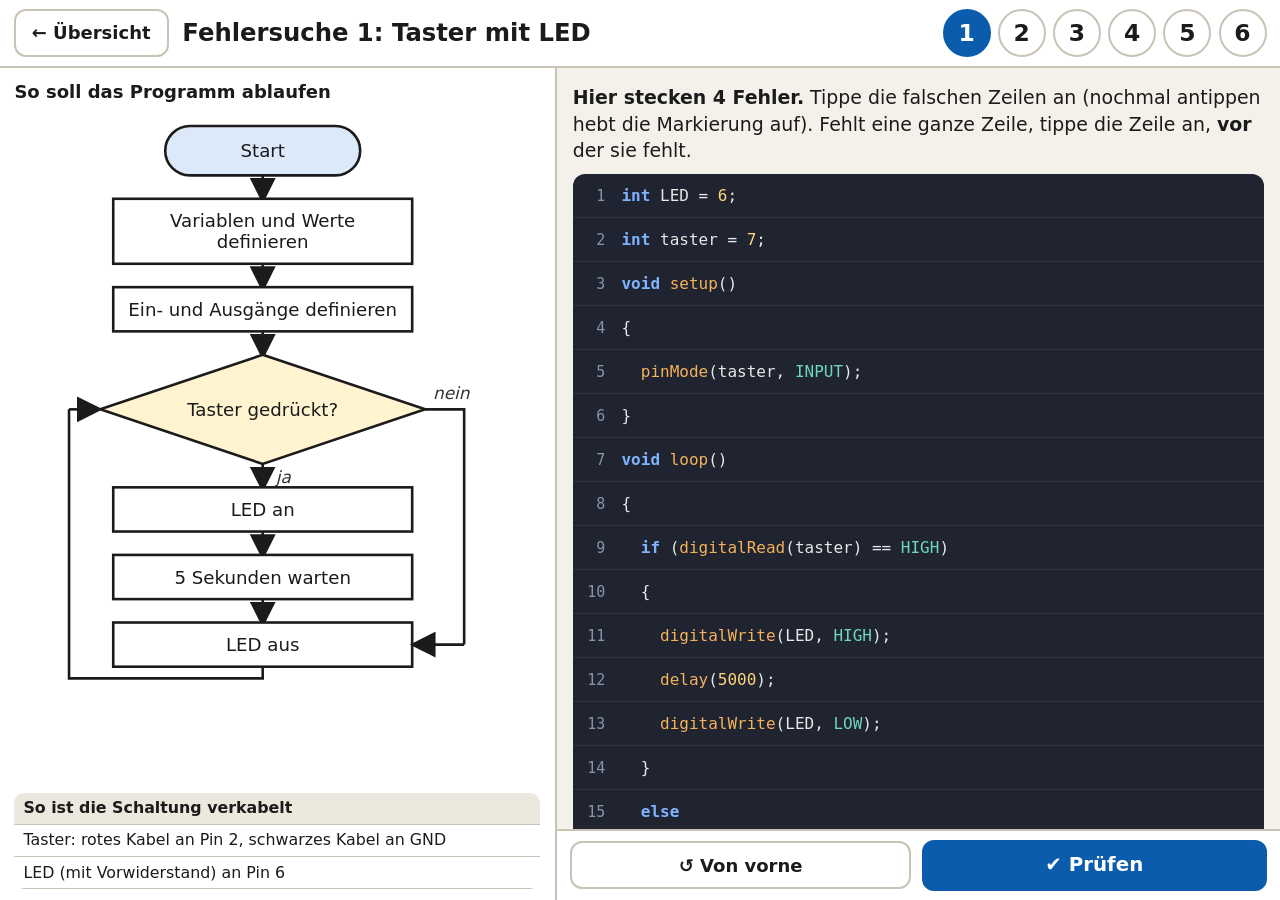
==== commit b7f62eee: "All tasks up to snuff, offline" ====
--- a/fehlersuche.html
+++ b/fehlersuche.html
@@ -7,8 +7,11 @@
   <meta name="apple-mobile-web-app-capable" content="yes">
   <meta name="mobile-web-app-capable" content="yes">
   <meta name="apple-mobile-web-app-title" content="Seifenblasen">
+  <meta name="theme-color" content="#0b5cad">
+  <link rel="manifest" href="manifest.webmanifest">
+  <link rel="apple-touch-icon" href="icons/icon-180.png">
   <title>Fehlersuche – Seifenblasenmaschine</title>
-  <link rel="stylesheet" href="css/stil.css?v=2026-11-06j">
+  <link rel="stylesheet" href="css/stil.css?v=2026-11-07a">
 </head>
 <body class="seite-code seite-fehlersuche">
 
@@ -44,15 +47,15 @@
   </main>
 
   <script>window.DATEN = {};</script>
-  <script src="js/gemeinsam.js?v=2026-11-06j"></script>
-  <script src="data/aufgaben.js?v=2026-11-06j"></script>
-  <script src="data/code.js?v=2026-11-06j"></script>
-  <script src="data/dokumente.js?v=2026-11-06j"></script>
-  <script src="data/fehlersuche.js?v=2026-11-06j"></script>
-  <script src="data/vergleich.js?v=2026-11-06j"></script>
-  <script src="data/lesen.js?v=2026-11-06j"></script>
-  <script src="js/codeanzeige.js?v=2026-11-06j"></script>
-  <script src="js/pap.js?v=2026-11-06j"></script>
-  <script src="js/fehlersuche.js?v=2026-11-06j"></script>
+  <script src="js/gemeinsam.js?v=2026-11-07a"></script>
+  <script src="data/aufgaben.js?v=2026-11-07a"></script>
+  <script src="data/code.js?v=2026-11-07a"></script>
+  <script src="data/dokumente.js?v=2026-11-07a"></script>
+  <script src="data/fehlersuche.js?v=2026-11-07a"></script>
+  <script src="data/vergleich.js?v=2026-11-07a"></script>
+  <script src="data/lesen.js?v=2026-11-07a"></script>
+  <script src="js/codeanzeige.js?v=2026-11-07a"></script>
+  <script src="js/pap.js?v=2026-11-07a"></script>
+  <script src="js/fehlersuche.js?v=2026-11-07a"></script>
 </body>
 </html>
--- a/css/stil.css
+++ b/css/stil.css
@@ -72,7 +72,7 @@
 .kopf h1 { flex: 1 1 12rem; }
 .aufgabenwahl { display: flex; gap: .4rem; }
 
-/* ---------- Spielseite (Level 1) ---------- */
+/* ---------- Spielseite (Bereich 1) ---------- */
 .seite-spiel { height: 100vh; height: 100dvh; display: flex; flex-direction: column; overflow: hidden; }
 .spiel { flex: 1; min-height: 0; display: grid; grid-template-columns: 1fr minmax(300px, 380px); }
 
@@ -235,10 +235,10 @@
 .anordnen-leiste { flex-direction: column; gap: .7rem; }
 .knopf:disabled { opacity: .45; cursor: default; }
 .tipp-vorgaenger { margin: 0; padding: .6rem .8rem; border-radius: 10px; background: var(--info-hell); border: 2px solid var(--info); }
-.tipp-vorgaenger a { color: var(--info); font-weight: 700; }
+.tipp-vorgaenger a { color: var(--info); font-weight: 700; display: inline-block; padding: .55rem .15rem; margin: -.55rem 0; }
 
 /* =====================================================================
-   Level 2: Code-Seiten (zuordnen.html, fehlersuche.html)
+   Bereich 2: Code-Seiten (zuordnen.html, fehlersuche.html)
    ===================================================================== */
 .seite-code { height: 100vh; height: 100dvh; display: flex; flex-direction: column; overflow: hidden; }
 /* minmax(0, 1fr) als Zeilenhöhe: sonst wird der Bereich so hoch wie sein
@@ -304,7 +304,7 @@
 .verkabelung { width: 100%; border-collapse: collapse; background: var(--flaeche); border-radius: 10px; overflow: hidden; }
 .verkabelung th, .verkabelung td { text-align: left; padding: .4rem .6rem; border-bottom: 1px solid var(--rand); font-size: .95rem; }
 .verkabelung th { background: #ece8de; }
-.codezeile.antippbar { cursor: pointer; }
+.codezeile.antippbar { cursor: pointer; min-height: 44px; }
 .codezeile.angetippt { background: #4a1f24; box-shadow: inset 4px 0 0 #ff6b6b; }
 .codezeile.angetippt .zeilennr::before { content: "✖ "; color: #ff8a8a; }
 .codezeile.gefunden { background: #1d3a26; box-shadow: inset 4px 0 0 #3fbf5f; }
@@ -432,7 +432,7 @@
 .vergleich.sortieren-modus .spalte-kopf { gap: .5rem; font-size: .92rem; line-height: 1.25; }
 .vergleich.sortieren-modus .spalte-kopf img { height: 40px; }
 .vergleich.sortieren-modus .spalte-karten { gap: .4rem; }
-.vergleich.sortieren-modus .sortkarte { min-height: 40px; padding: .35rem .5rem; font-size: .85rem; line-height: 1.3; touch-action: pan-y; width: 100%; }
+.vergleich.sortieren-modus .sortkarte { min-height: 44px; padding: .35rem .5rem; font-size: .85rem; line-height: 1.3; touch-action: pan-y; width: 100%; }
 .vergleich.sortieren-modus .code-klein { font-size: 12.5px; padding: .1rem .3rem; word-break: break-word; -webkit-box-decoration-break: clone; box-decoration-break: clone; }
 .fs-rechts { min-height: 0; display: flex; flex-direction: column; overflow: hidden; }
 .fs-rechts > .code-bereich { flex: 1 1 auto; }
@@ -470,7 +470,7 @@
 .lese-rueckmeldung { margin: .5rem 0 0; padding: .45rem .6rem; border-radius: 8px; }
 .lese-rueckmeldung.richtig { background: var(--richtig-hell); color: #12391c; }
 .lese-rueckmeldung.falsch, .lese-rueckmeldung.fehlt { background: var(--fehler-hell); color: #5c1010; }
-.lese-rueckmeldung .klein-knopf { margin-top: .4rem; min-height: 40px; font-size: .9rem; }
+.lese-rueckmeldung .klein-knopf { margin-top: .4rem; min-height: 44px; font-size: .9rem; }
 .lesen-rechts > .fussleiste { flex-shrink: 0; }
 .lesen-rechts .zusammenfassung { flex: 1 1 100%; }
 .lesen-rechts .zusammenfassung:empty { display: none; }
